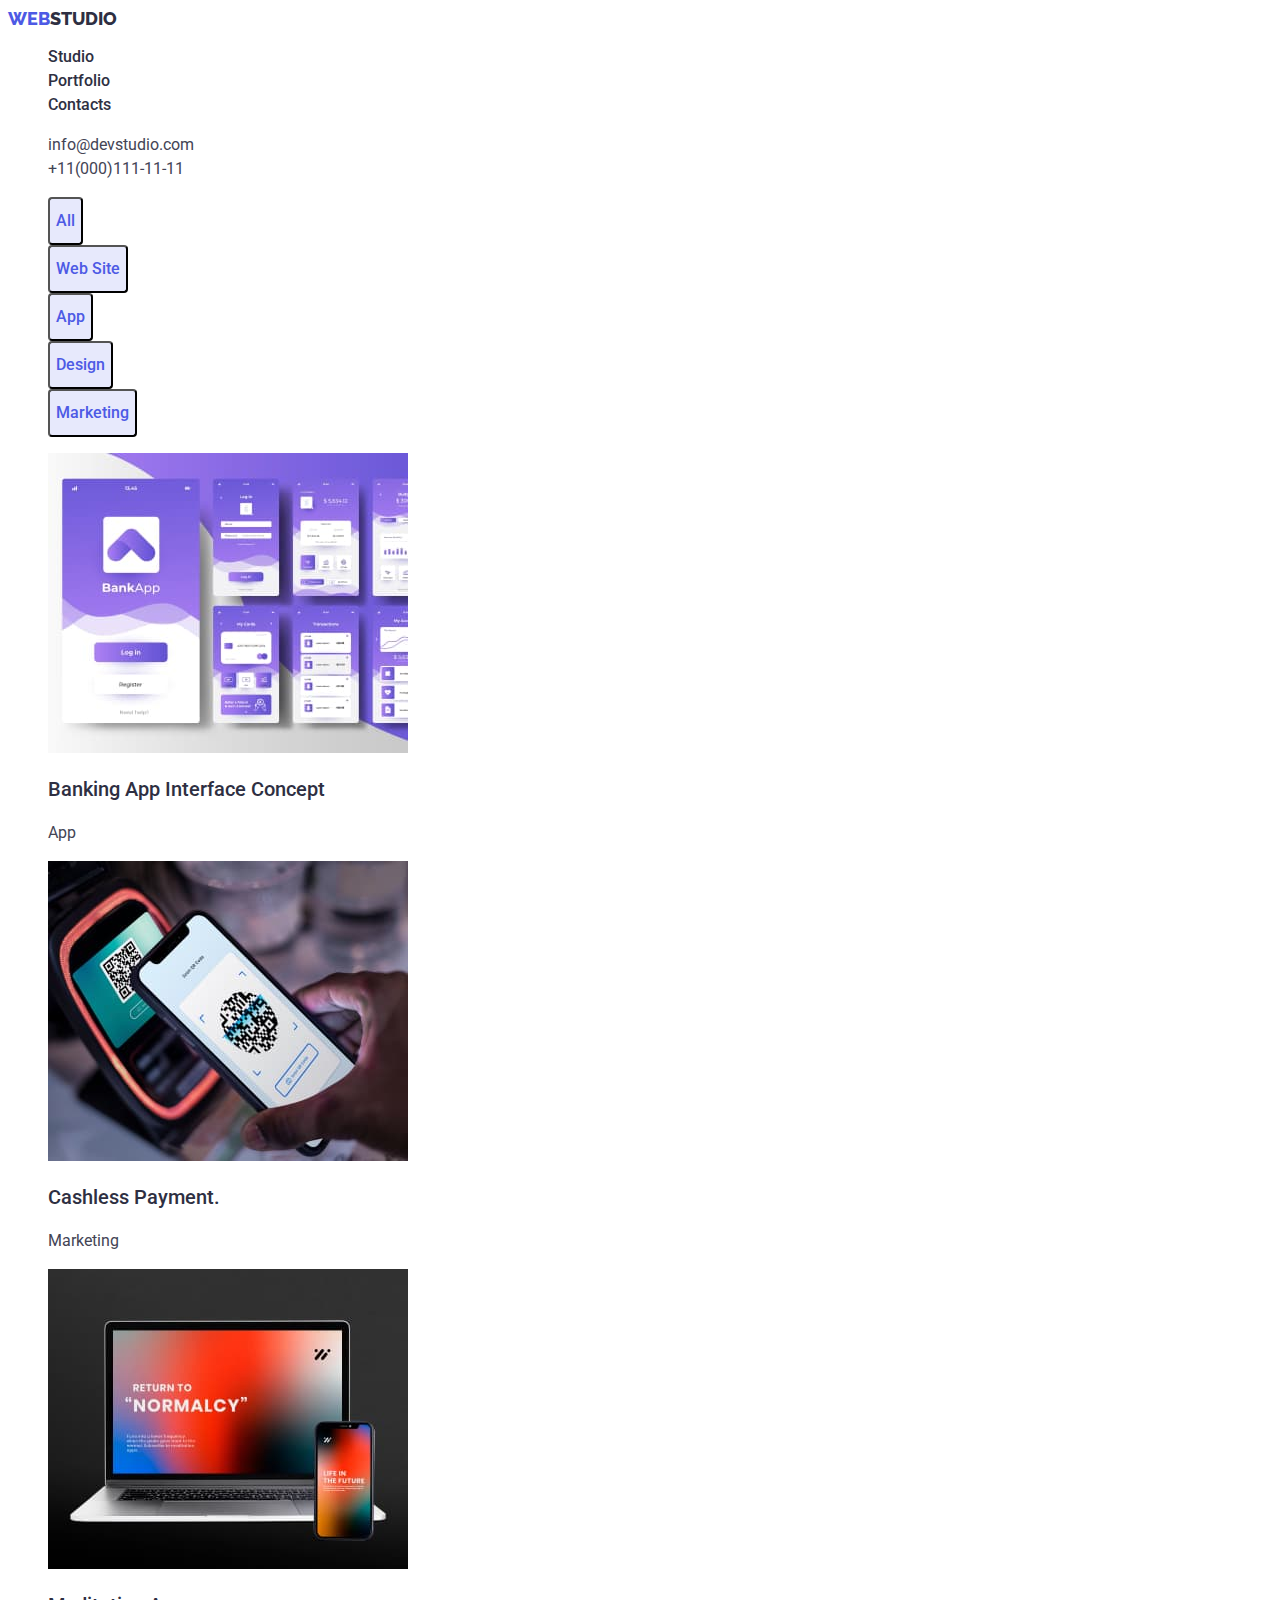
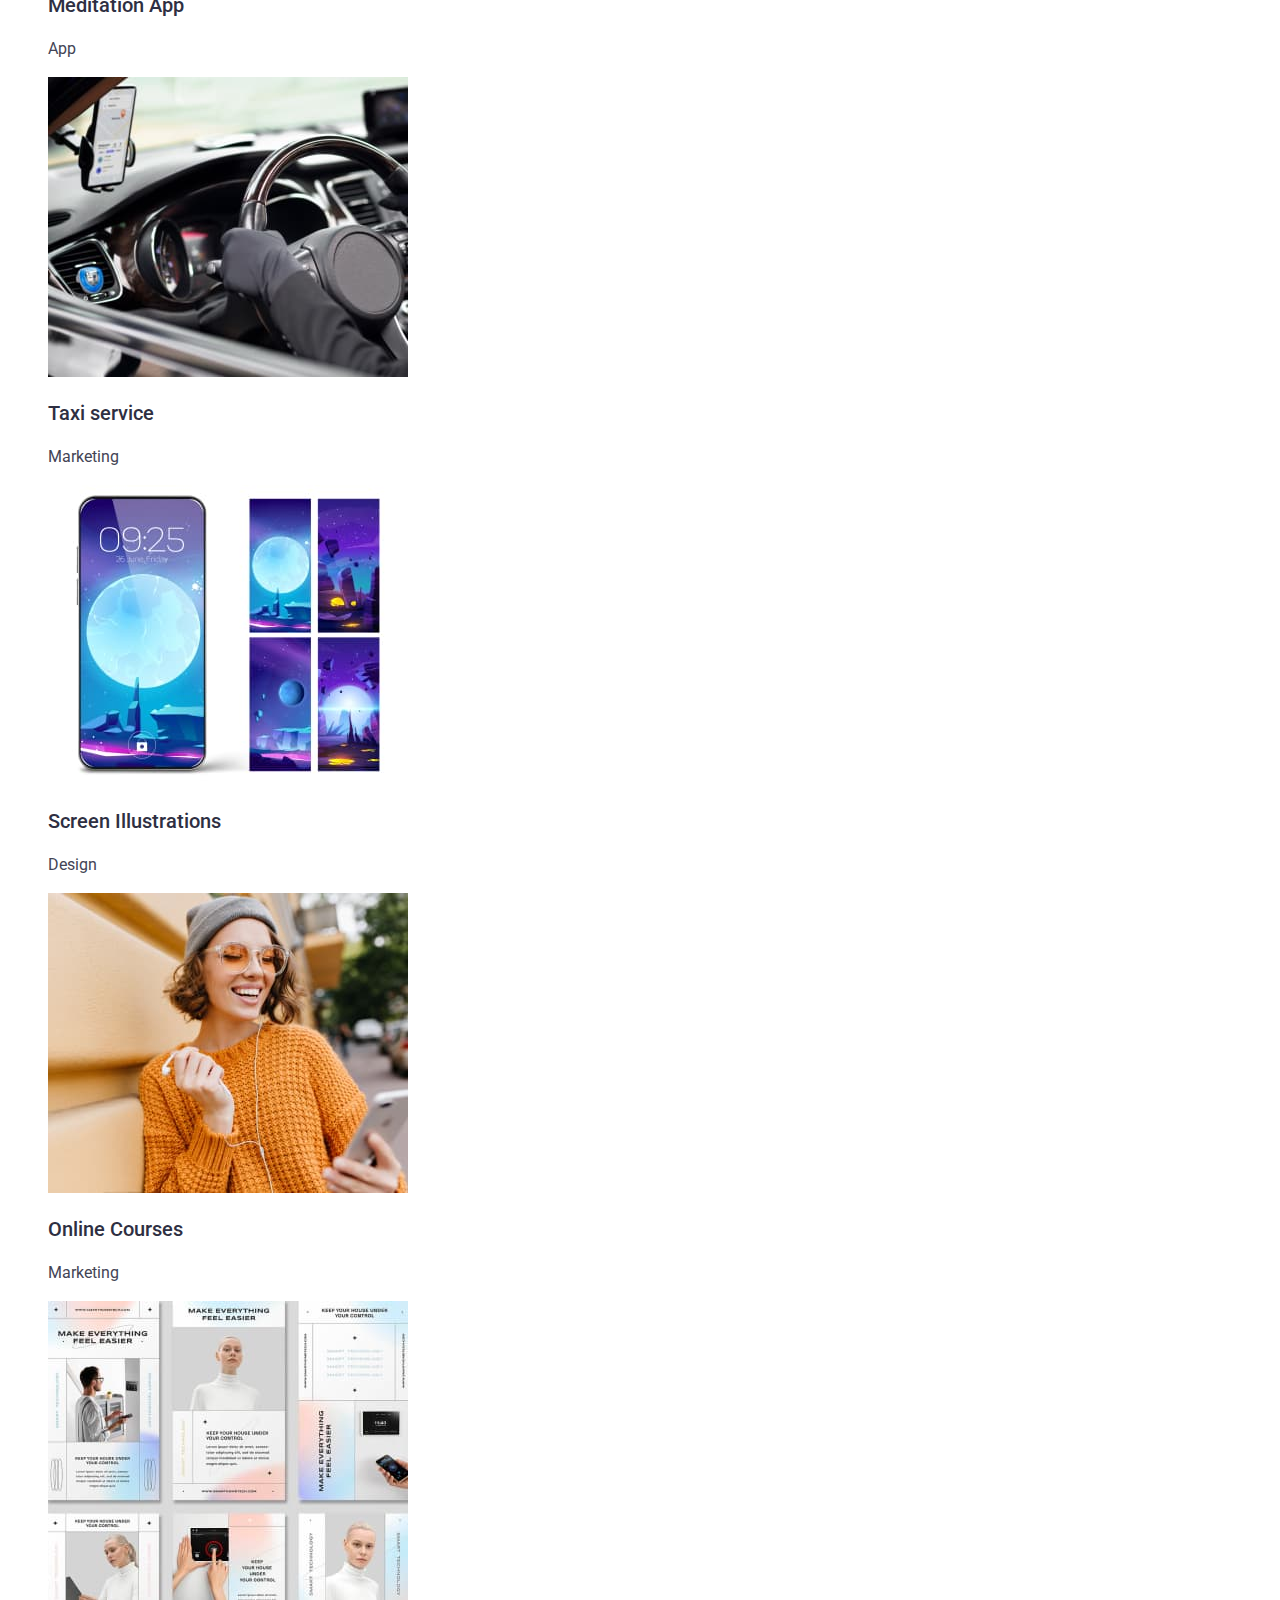
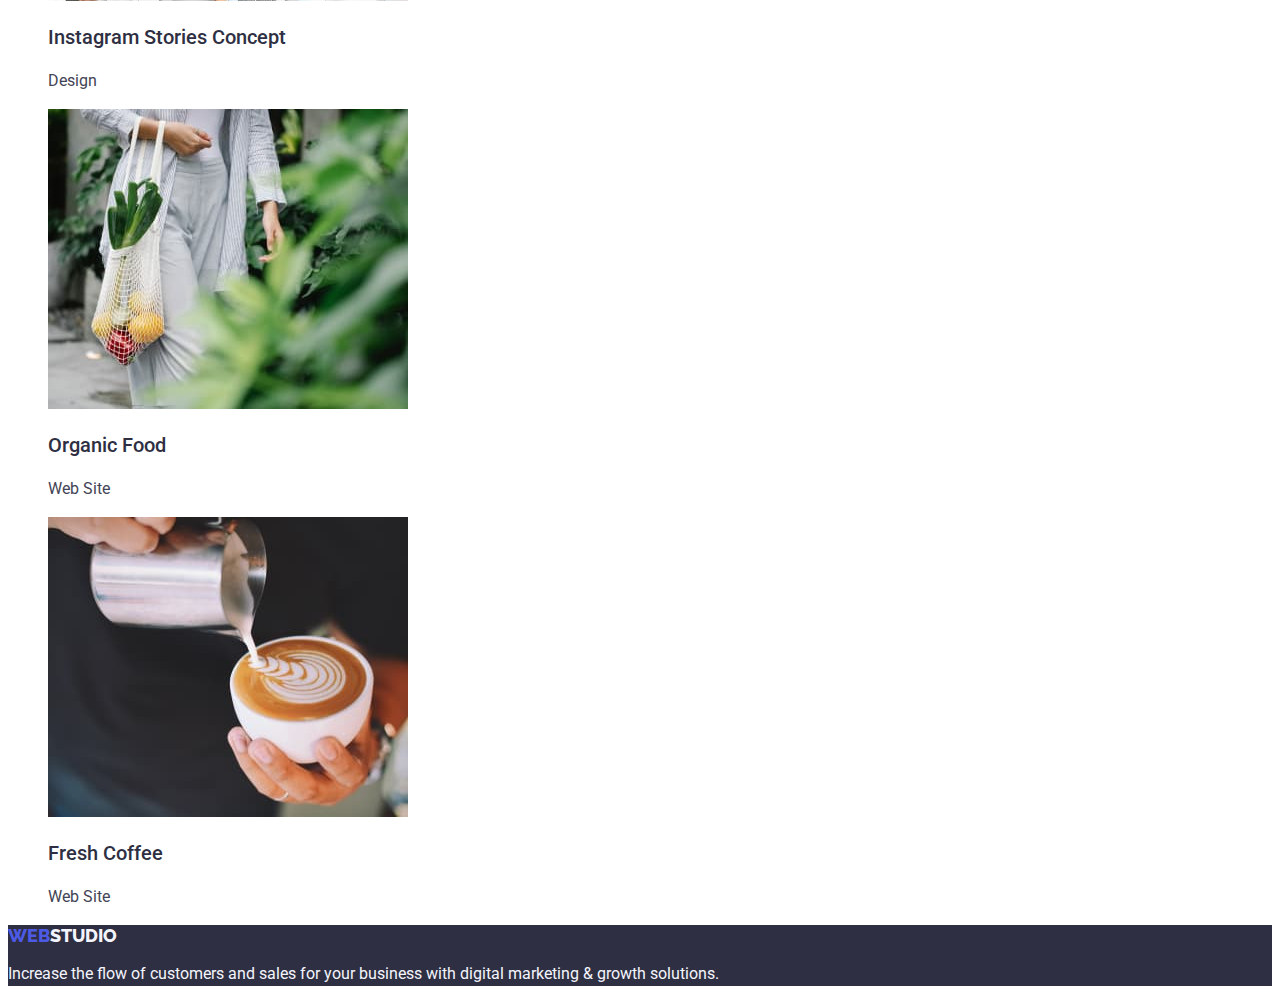
==== portfolio.html @ 9872e9fa "Initial commit" ====
<!DOCTYPE html>
<html lang="en">
  <head>
    <meta charset="UTF-8" />
    <meta name="viewport" content="width=device-width, initial-scale=1.0" />
    <title>Portfolio</title>
    <link rel="preconnect" href="https://fonts.googleapis.com">
    <link rel="preconnect" href="https://fonts.gstatic.com" crossorigin>
    <link
        href="https://fonts.googleapis.com/css2?family=Lobster&family=Raleway:wght@800&family=Roboto:wght@400;500;700&display=swap"
        rel="stylesheet">
    <link rel="stylesheet" href="./css/styles.css" />

  </head>
  <body>
<header class="page-header">
    <nav class="header-nav">
        <a class="link logo" href="./index.html"><span>web</span>studio</a>
        <ul class="list menu">
            <li class="menu-item"><a class="menu-link link" href="./index.html">Studio</a></li>
            <li class="menu-item"><a class="menu-link link" href="./portfolio.html">Portfolio</a></li>
            <li class="menu-item"><a class="menu-link link" href="">Contacts</a></li>
        </ul>
        <address>
            <ul class="list">
                <li><a class="contact link" href="mailto:info@devstudio.com">info@devstudio.com</a></li>
                <li><a class="contact link" href="tel:+110001111111">+11(000)111-11-11</a></li>
            </ul>
        </address>
    </nav>
</header>

    <main>
      <section>
        <ul class="list">
            <li><button class="button" type="button">All</button></li>
            <li><button class="button" type="button">Web Site</button></li>
            <li><button class="button" type="button">App</button></li>
            <li><button class="button" type="button">Design</button></li>
            <li><button class="button" type="button">Marketing</button></li>
        </ul>
      </section>

      <section>
        <ul class="list">
            <li  class="portoground">
                <a class="link" href=""  target="_blank">
                    <img src="./images/hw2/img (1).jpg" alt="Banking app interface content"
                    width="360"
                    height="300"/>
                    <h3>Banking App Interface Concept</h3>
                    <p class="body-p">App</p>
                </a>                                
            </li>
            <li>
                <a class="link" href="" target="_blank">
                <img src="./images/hw2/img (2).jpg" alt="Cashless Payment. Marketing"
                 width="360"
                height="300"
                />
                    <h3>Cashless Payment.</h3>
                    <p class="body-p">Marketing</p>
                </a>
            </li>
            <li>
                <a class="link" href="" target="_blank"> 
                <img src="./images/hw2/img (3).jpg" alt="Meditation App" 
                width="360"
                height="300"
                />
                <h3>Meditation App</h3>
                <p class="body-p">App</p>
                </a>
            </li>
            <li>
                <a class="link" href="" target="_blank"> 
                <img src="./images/hw2/img (4).jpg" alt="Taxi Service. Marketing." 
                width="360" height="300" 
                />
                <h3>Taxi service</h3>
                <p class="body-p">Marketing</p>
                </a>
            </li>
            <li>
                <a class="link" href="" target="_blank">
                    <img src="./images/hw2/img (5).jpg" alt="Screen Illustrations. Design." 
                    width="360" 
                    height="300" />
                    <h3>Screen Illustrations</h3>
                    <p class="body-p">Design</p>
                </a>
            </li>
            <li>
                <a class="link" href="" target="_blank">
                    <img src="./images/hw2/img (6).jpg" alt="Online Courses. Marketing." 
                    width="360" 
                    height="300" />
                    <h3>Online Courses</h3>
                    <p class="body-p">Marketing</p>
                </a>
            </li>
            <li>
                <a class="link" href="" target="_blank">
                    <img src="./images/hw2/img (7).jpg" alt="Instagram Stories Concept. Design." 
                    width="360" 
                    height="300" />
                    <h3>Instagram Stories Concept</h3>
                    <p class="body-p">Design</p>
                </a>
            </li>
            <li>
                <a class="link" href="" target="_blank">
                    <img src="./images/hw2/img (8).jpg" alt="Organic Food. Web Site." 
                    width="360" 
                    height="300" />
                    <h3>Organic Food</h3>
                    <p class="body-p">Web Site</p>
                </a>
            </li>
            <li>
                <a class="link" href="" target="_blank">
                    <img src="./images/hw2/img (9).jpg" alt="Fresh Coffee. Web Site." 
                    width="360" 
                    height="300" />
                    <h3>Fresh Coffee</h3>
                    <p class="body-p">Web Site</p>
                </a>
            </li>
        </ul>
      </section>
    </main>

    <footer>
        <a class="link footer-logo" href="./index.html"><span>web</span>studio</a>
        <p class="footer-p">
            Increase the flow of customers and sales for your business with digital
            marketing & growth solutions.
        </p>
    </footer>
  </body>
</html>
---- css/styles.css ----
/*ul,
ol {
    list-style:none;
}*/

.list {
    list-style: none;
}
.link {
    text-decoration: none;
    font-style: normal;
    }

.logo {
    font-family: Raleway, ExtraBold;
    font-weight: 800;
    font-size: 18px;
    letter-spacing: 3%;
    line-height: 21px;
    text-transform: uppercase;
    color: #2E2F42;
}

button {
    cursor: pointer;
   }
.contact {
    font-family: Roboto, Regular;
    line-height: 24px;
    letter-spacing: 2%;
    font-size: 16px;
    font-weight: 400;
    color: #434455;
    }

.menu-link {
    font-family: Roboto, Medium;
    line-height: 24px;
    letter-spacing: 2%;
    font-size: 16px;
    font-weight: 500;
    color: #2E2F42;
}


h1 {
    font-family: Roboto, Bolt;
    font-size: 56px;
    font-weight: 700;
    Line-Height: 60px;
    letter-spacing: 2%;
    color: #FFFFFF;
}

.modal-open-buttom {
    font-family: Roboto, Medium;
    font-size: 16px;
    font-weight: 500;
    Line-Height: 24px;
    Letter-Spacing: 4%;
    color: #FFFFFF;
    width: 169px;
    height: 56px;
    background-color: #4D5AE5;
    border-radius: 4px;
    }
    
    .section-one {
        background-color: #2E2F42;
    }

.section-zero {
    background-color: #FFFFFF;
}

.section-two {
    background-color: #F4F4FD;
}

h3 {
    font-family: Roboto, Medium;
    font-size: 20px;
    font-weight: 500;
    letter-spacing: 2%;
    color: #2E2F42;
    }

.body-p {
    font-family: Roboto, Regular;
    font-size: 16px;
    line-height: 24px;
    letter-spacing: 2%;
    color: #434455;

}

h2 {
    font-family: Roboto, Bolt;
        font-size: 36px;
        font-weight: 700;
        letter-spacing: 2%;
        color: #2E2F42;
}

.member-text {
    background-color: #FFFFFF;
    width: 264px;
}

.team-member-p {
    font-family: Roboto, Regular;
        font-size: 16px;
        line-height: 24px;
        letter-spacing: 2%;
        color: #434455;

}

footer {
    background-color: #2E2F42;
}

.footer-p {
font-family: Roboto, Regular;
    font-size: 16px;
    line-height: 24px;
    letter-spacing: 2%;
    color: #F4F4FD;
}
span {
color: #4D5AE5;
}
.footer-logo {
    font-family: Raleway, ExtraBold;
        font-weight: 800;
        font-size: 18px;
        letter-spacing: 3%;
        line-height: 21px;
        text-transform: uppercase;
        color: #F4F4FD;
}

.button {
    font-family: Roboto, Medium;
        font-size: 16px;
        font-weight: 500;
        Line-Height: 24px;
        Letter-Spacing: 4%;
        color: #4D5AE5;
        height: 48px;
        width: auto;
        background-color: #E7E9FC;
        border-radius: 4px;}

.button:hover,
.button:focus {
    background-color: #4D5AE5;
    color: #FFFFFF;
        }

.portoground {
    background-color: #FFFFFF;
    }
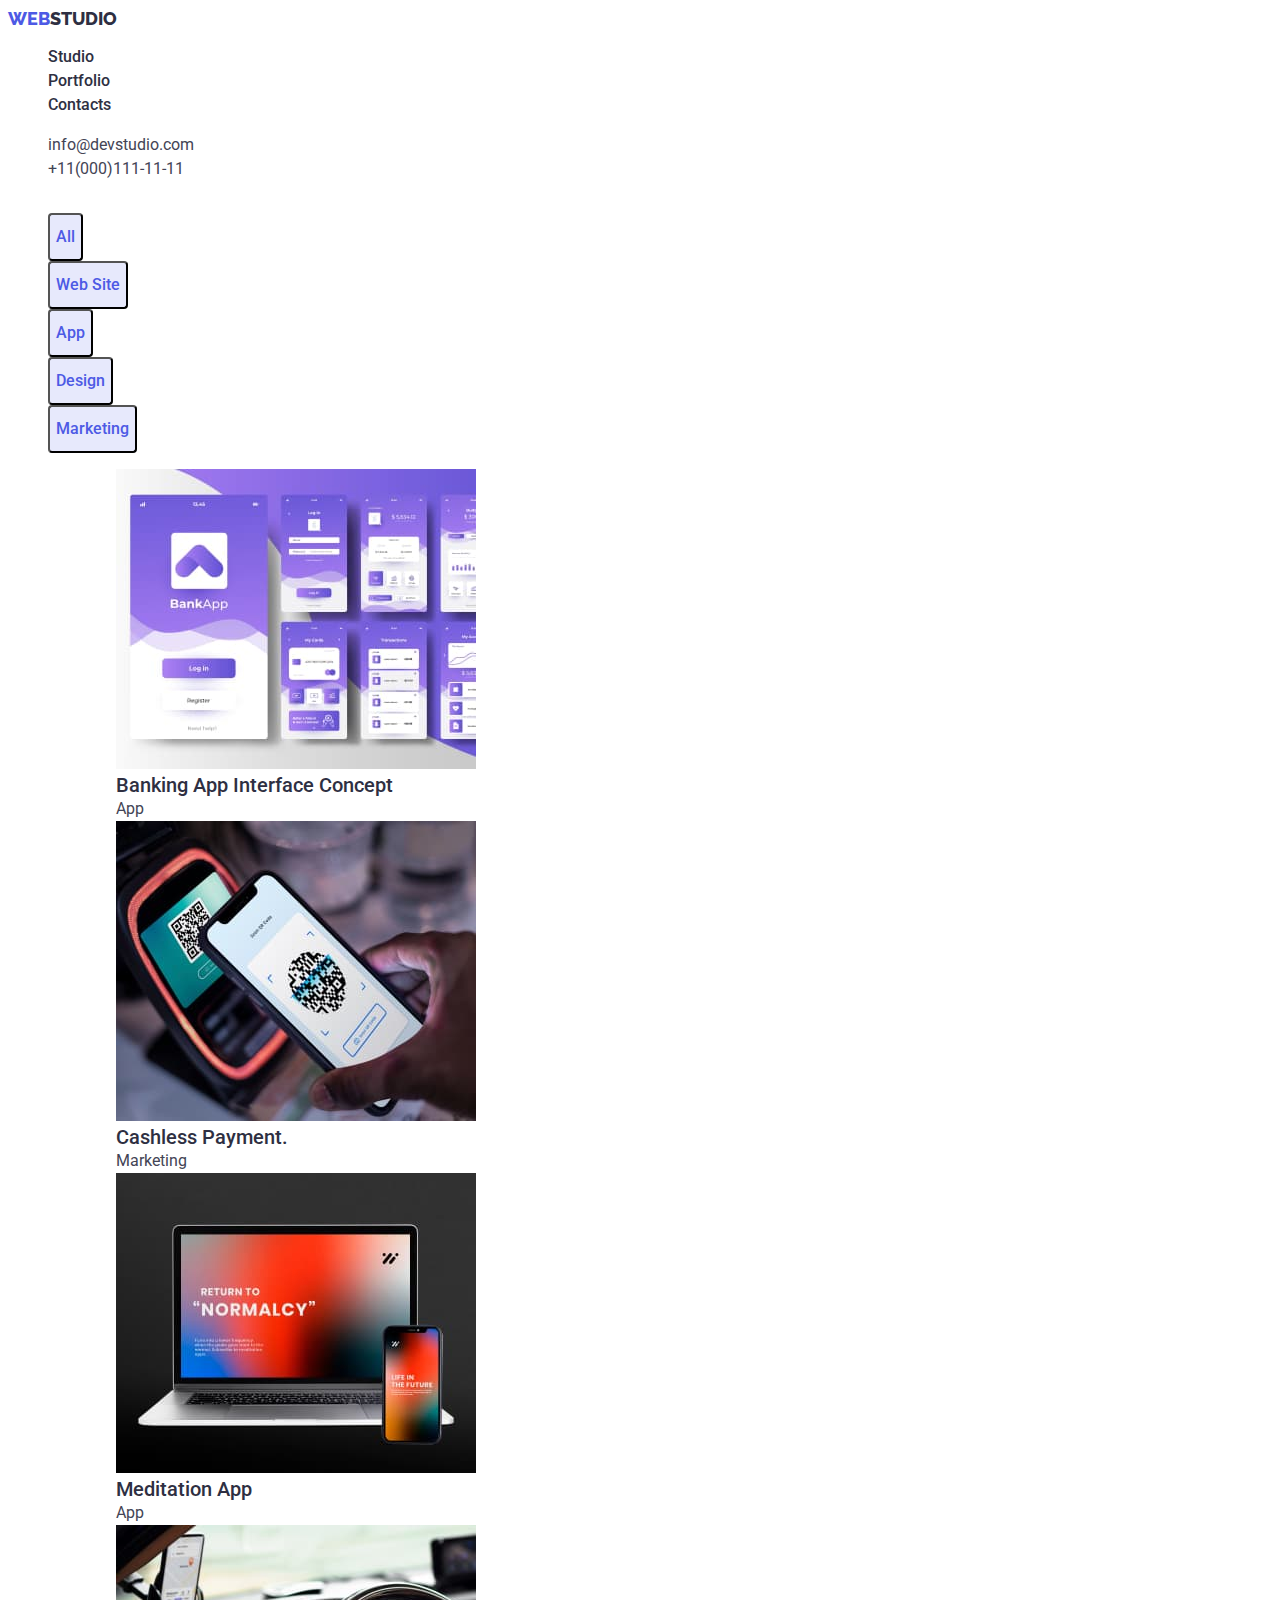
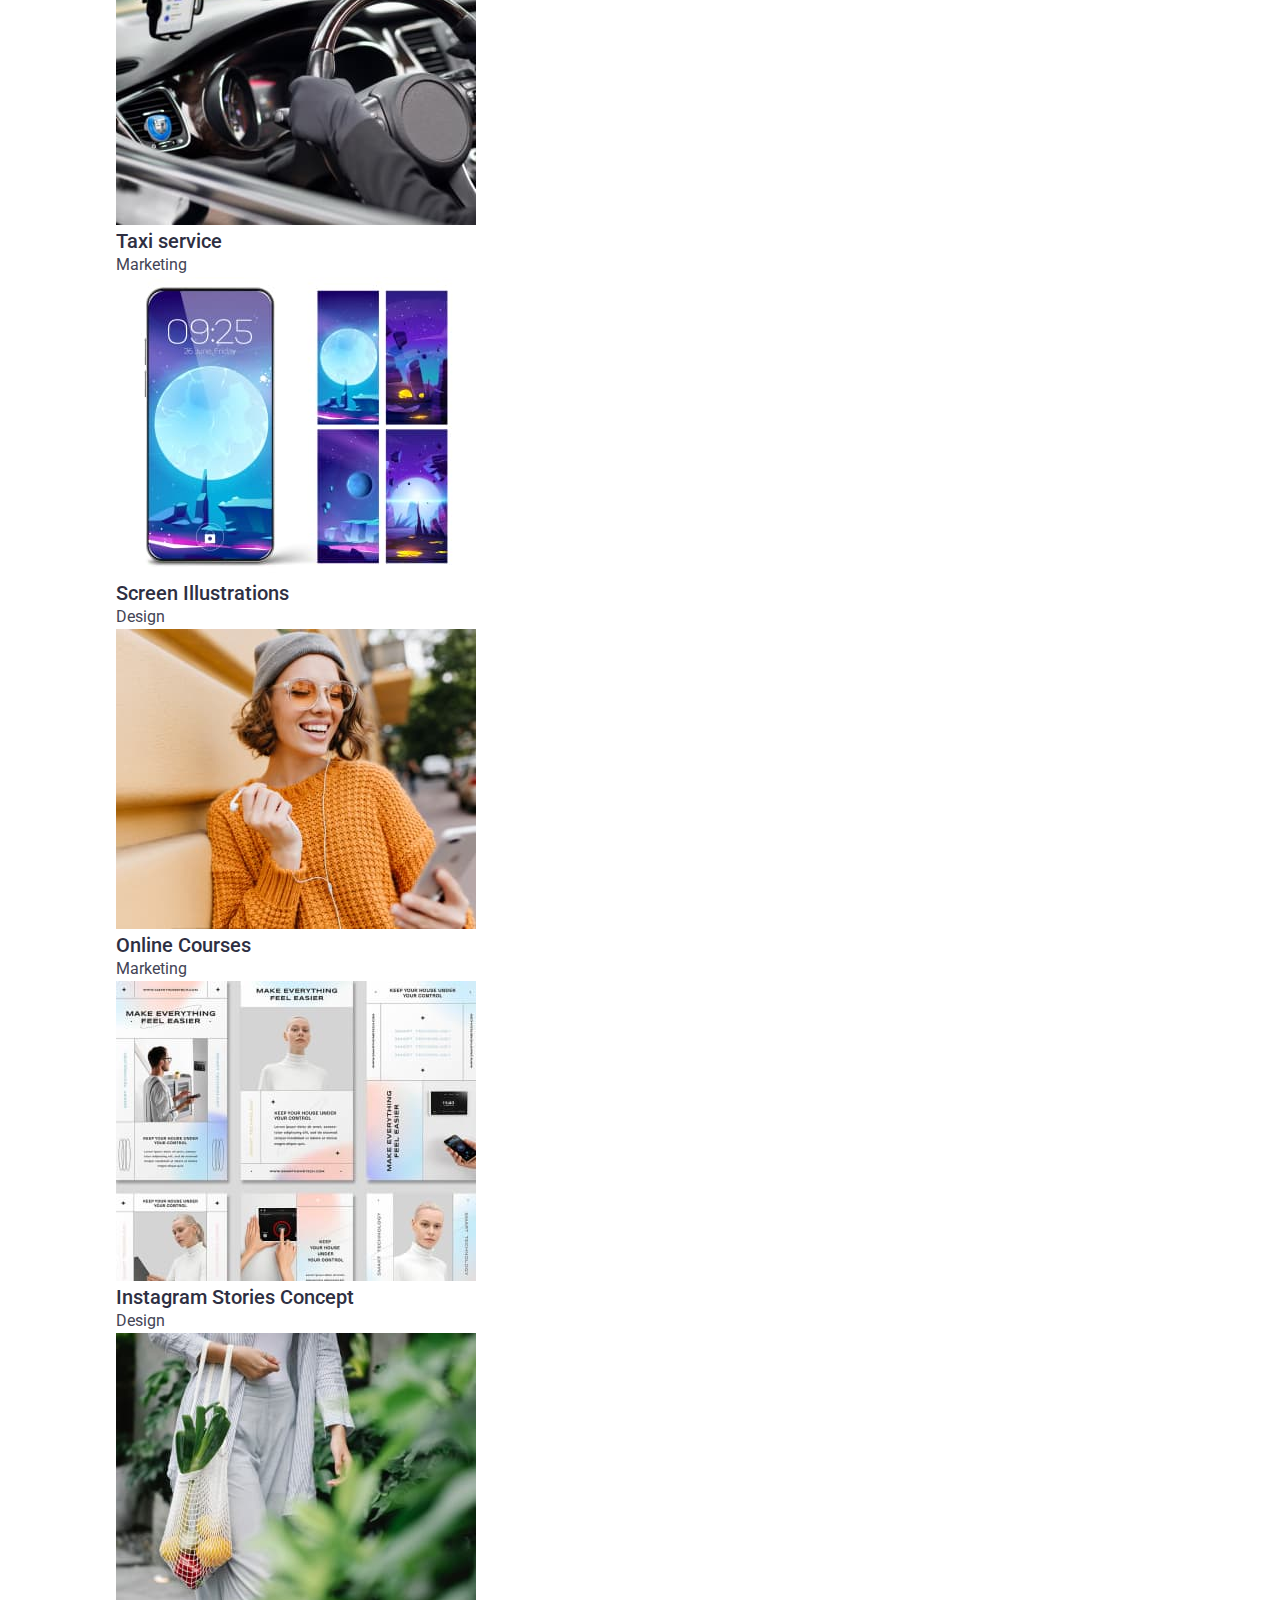
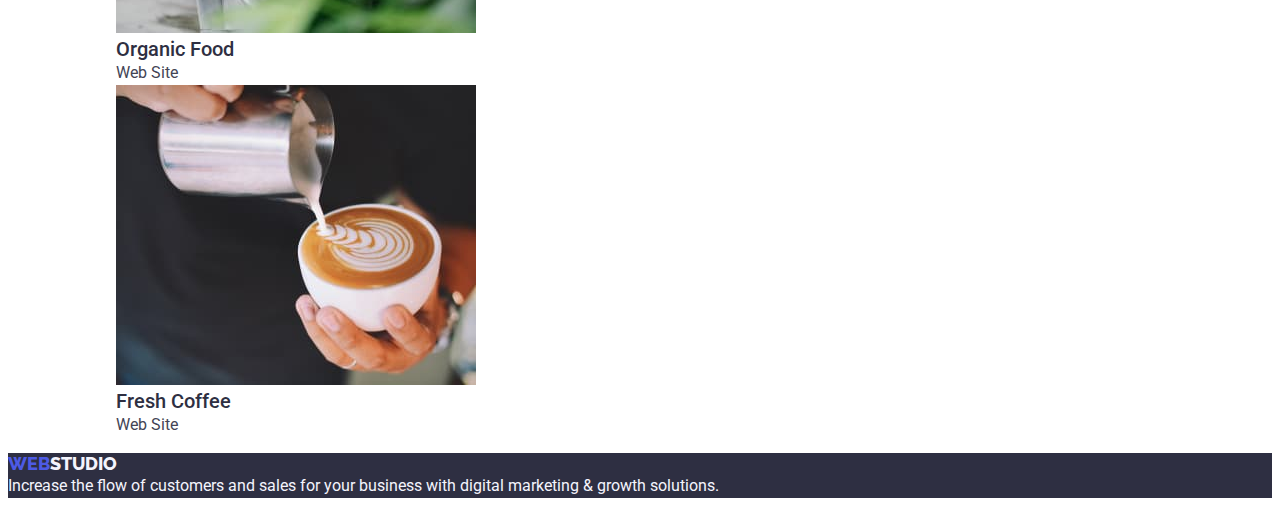
==== commit 5fb7502a: "conteyners" ====
--- a/portfolio.html
+++ b/portfolio.html
@@ -9,6 +9,7 @@
     <link
         href="https://fonts.googleapis.com/css2?family=Lobster&family=Raleway:wght@800&family=Roboto:wght@400;500;700&display=swap"
         rel="stylesheet">
+        <link href="https://cdnjs.cloudflare.com/ajax/libs/modern-normalize/2.0.0/modern-normalize.min.css">
     <link rel="stylesheet" href="./css/styles.css" />
 
   </head>
@@ -42,6 +43,7 @@
       </section>
 
       <section>
+        <div class="container">
         <ul class="list">
             <li  class="portoground">
                 <a class="link" href=""  target="_blank">
@@ -127,6 +129,7 @@
                 </a>
             </li>
         </ul>
+        </div>
       </section>
     </main>
 
--- a/css/styles.css
+++ b/css/styles.css
@@ -2,6 +2,32 @@
 ol {
     list-style:none;
 }*/
+
+.page-header {
+    display: flex;
+}
+
+h1,
+h2,
+h3,
+h4,
+h5,
+h6 {
+    margin: 0;
+}
+
+p {
+    margin: 0;
+    padding-left: 0;
+}
+
+.container {
+    max-width: 1128px;
+        padding-left: 15px;
+        padding-right: 15px;
+        margin-left: auto;
+        margin-right: auto;
+}
 
 .list {
     list-style: none;
@@ -41,7 +67,6 @@
     font-weight: 500;
     color: #2E2F42;
 }
-
 
 h1 {
     font-family: Roboto, Bolt;
@@ -91,7 +116,6 @@
     line-height: 24px;
     letter-spacing: 2%;
     color: #434455;
-
 }
 
 h2 {
@@ -113,7 +137,6 @@
         line-height: 24px;
         letter-spacing: 2%;
         color: #434455;
-
 }
 
 footer {
@@ -127,6 +150,7 @@
     letter-spacing: 2%;
     color: #F4F4FD;
 }
+
 span {
 color: #4D5AE5;
 }
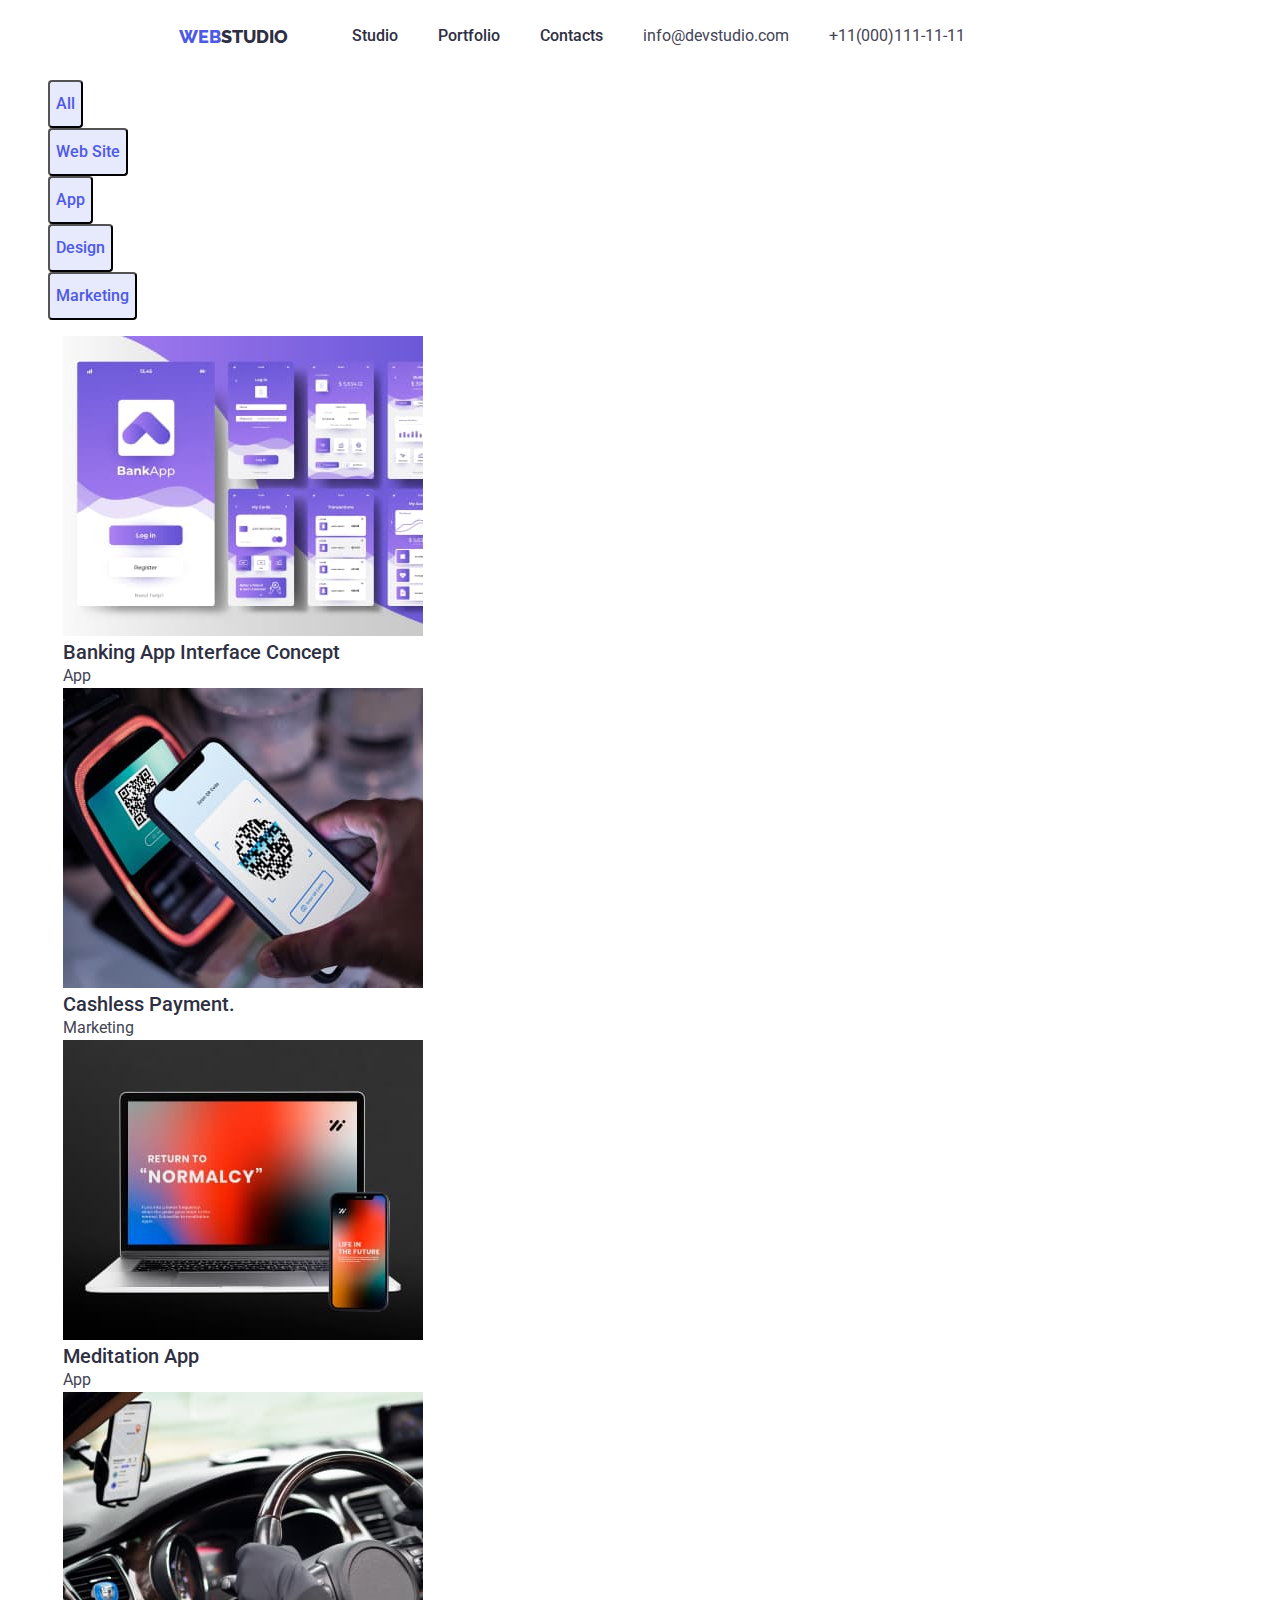
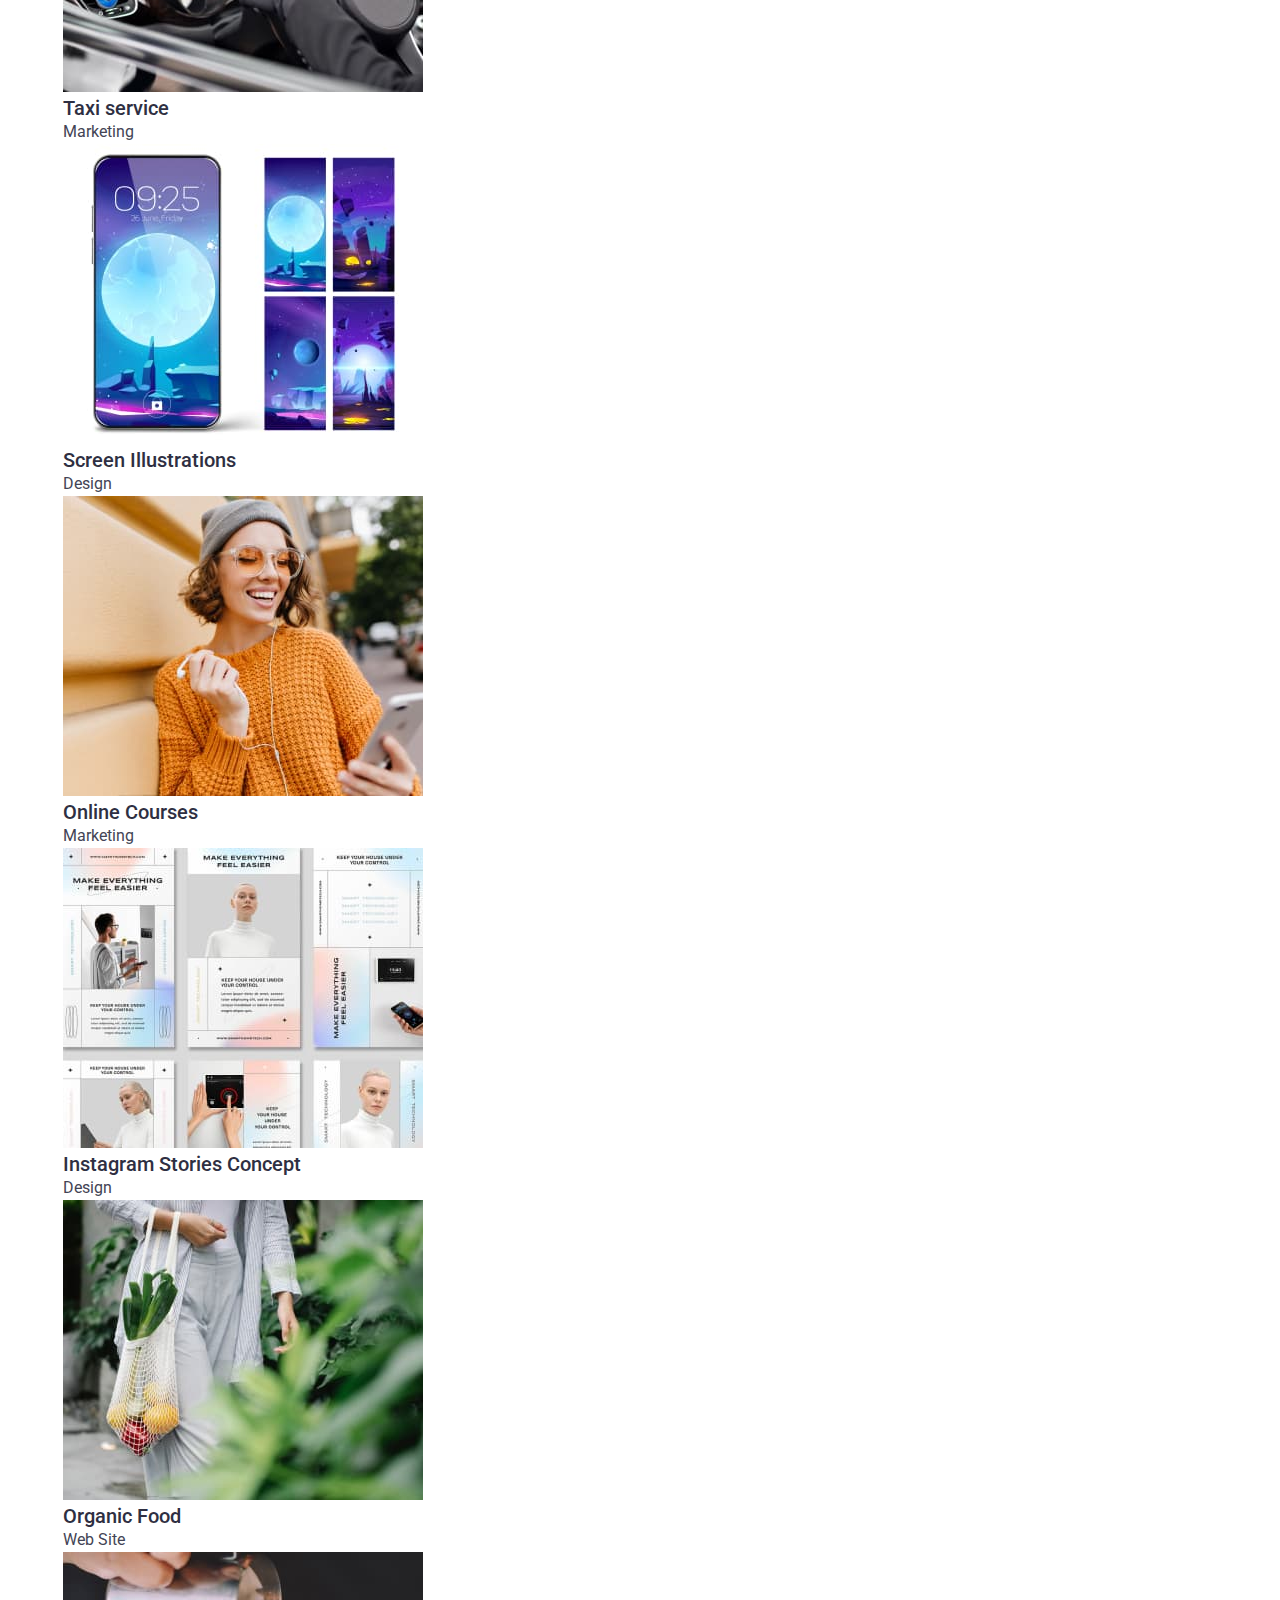
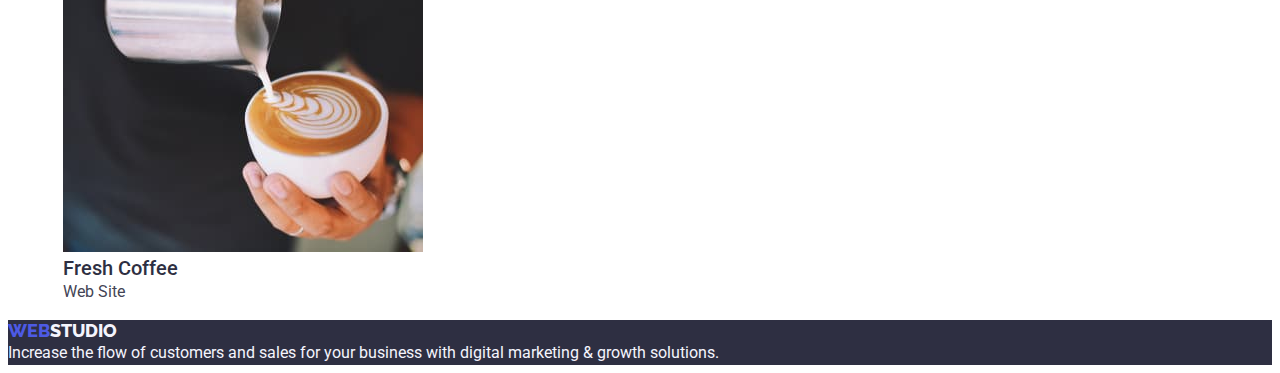
==== commit a3001ef5: "section-header-one-button" ====
--- a/portfolio.html
+++ b/portfolio.html
@@ -14,7 +14,7 @@
 
   </head>
   <body>
-<header class="page-header">
+<header class="page-header container">
     <nav class="header-nav">
         <a class="link logo" href="./index.html"><span>web</span>studio</a>
         <ul class="list menu">
@@ -23,7 +23,7 @@
             <li class="menu-item"><a class="menu-link link" href="">Contacts</a></li>
         </ul>
         <address>
-            <ul class="list">
+            <ul class="list li-address">
                 <li><a class="contact link" href="mailto:info@devstudio.com">info@devstudio.com</a></li>
                 <li><a class="contact link" href="tel:+110001111111">+11(000)111-11-11</a></li>
             </ul>
--- a/css/styles.css
+++ b/css/styles.css
@@ -3,9 +3,43 @@
     list-style:none;
 }*/
 
+.ul, 
+ol {
+    margin-top: 0;
+    margin-bottom: 0;
+    padding-left: 0;
+}
+
+.img {
+    display: block;
+}
+
+.container {
+    width: 1440px;
+    margin-left: auto;
+    margin-right: auto;
+    padding-left: 15px;
+    padding-right: 15px;
+}
+
 .page-header {
     display: flex;
-}
+    align-items: center;
+}
+.header-nav {
+    display: flex;  
+    align-items: center;
+}
+
+.first-container {
+width: 1440px;
+height: 600px;
+    margin-left: 0;
+    margin-right: 0;
+    display: flex;
+    align-items: center;
+    justify-content: center;
+    }
 
 h1,
 h2,
@@ -20,7 +54,7 @@
     margin: 0;
     padding-left: 0;
 }
-
+/*
 .container {
     max-width: 1128px;
         padding-left: 15px;
@@ -28,6 +62,7 @@
         margin-left: auto;
         margin-right: auto;
 }
+*/
 
 .list {
     list-style: none;
@@ -45,11 +80,15 @@
     line-height: 21px;
     text-transform: uppercase;
     color: #2E2F42;
+    margin-left: 156px;
+    margin-right: 24px;
+    display: block;
 }
 
 button {
     cursor: pointer;
    }
+
 .contact {
     font-family: Roboto, Regular;
     line-height: 24px;
@@ -57,7 +96,7 @@
     font-size: 16px;
     font-weight: 400;
     color: #434455;
-    }
+        }
 
 .menu-link {
     font-family: Roboto, Medium;
@@ -75,7 +114,9 @@
     Line-Height: 60px;
     letter-spacing: 2%;
     color: #FFFFFF;
-}
+    width: 496px;
+    display: block;
+       }
 
 .modal-open-buttom {
     font-family: Roboto, Medium;
@@ -89,11 +130,18 @@
     background-color: #4D5AE5;
     border-radius: 4px;
     }
+.modal-open-buttom:hover,
+.modal-open-buttom:focus {
+    background-color: #404BBF;
+}
+
     
-    .section-one {
+   .section-one {
         background-color: #2E2F42;
-    }
-
+                               }
+                      
+
+    
 .section-zero {
     background-color: #FFFFFF;
 }
@@ -174,7 +222,8 @@
         height: 48px;
         width: auto;
         background-color: #E7E9FC;
-        border-radius: 4px;}
+        border-radius: 4px;
+       }
 
 .button:hover,
 .button:focus {
@@ -184,4 +233,29 @@
 
 .portoground {
     background-color: #FFFFFF;
-    }+    }
+
+    .menu {
+        display: flex;
+        align-items: center;
+        gap: 40px;
+    }
+
+    .li-address {
+        display: flex;
+        margin-right: 0;
+        margin-left: auto;
+        align-items: center;
+        gap: 40px;
+        line-height: 1.5;
+        }
+        
+       .headerone-button {
+        text-align: center;
+        display: block;
+                margin-top: 188px;
+        margin-bottom: 162px;
+        gap: 48px;
+        
+       }
+   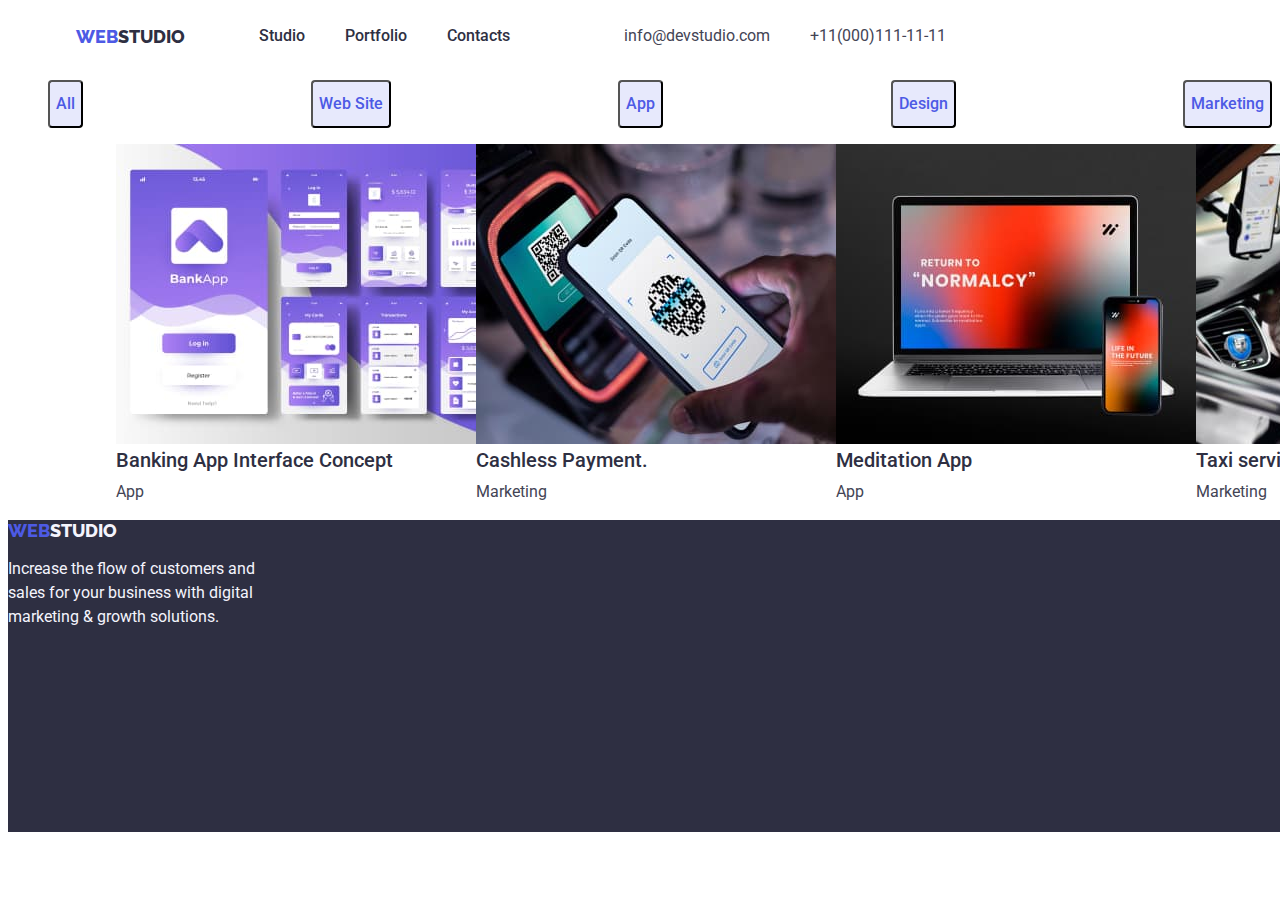
==== commit 693eaef5: "index-container" ====
--- a/portfolio.html
+++ b/portfolio.html
@@ -4,141 +4,182 @@
     <meta charset="UTF-8" />
     <meta name="viewport" content="width=device-width, initial-scale=1.0" />
     <title>Portfolio</title>
-    <link rel="preconnect" href="https://fonts.googleapis.com">
-    <link rel="preconnect" href="https://fonts.gstatic.com" crossorigin>
+    <link rel="preconnect" href="https://fonts.googleapis.com" />
+    <link rel="preconnect" href="https://fonts.gstatic.com" crossorigin />
     <link
-        href="https://fonts.googleapis.com/css2?family=Lobster&family=Raleway:wght@800&family=Roboto:wght@400;500;700&display=swap"
-        rel="stylesheet">
-        <link href="https://cdnjs.cloudflare.com/ajax/libs/modern-normalize/2.0.0/modern-normalize.min.css">
+      href="https://fonts.googleapis.com/css2?family=Lobster&family=Raleway:wght@800&family=Roboto:wght@400;500;700&display=swap"
+      rel="stylesheet"
+    />
+    <link
+      href="https://cdnjs.cloudflare.com/ajax/libs/modern-normalize/2.0.0/modern-normalize.min.css"
+    />
     <link rel="stylesheet" href="./css/styles.css" />
-
   </head>
   <body>
-<header class="page-header container">
-    <nav class="header-nav">
+    <header class="page-header container">
+      <nav class="header-nav">
         <a class="link logo" href="./index.html"><span>web</span>studio</a>
         <ul class="list menu">
-            <li class="menu-item"><a class="menu-link link" href="./index.html">Studio</a></li>
-            <li class="menu-item"><a class="menu-link link" href="./portfolio.html">Portfolio</a></li>
-            <li class="menu-item"><a class="menu-link link" href="">Contacts</a></li>
+          <li class="menu-item">
+            <a class="menu-link link" href="./index.html">Studio</a>
+          </li>
+          <li class="menu-item">
+            <a class="menu-link link" href="./portfolio.html">Portfolio</a>
+          </li>
+          <li class="menu-item">
+            <a class="menu-link link" href="">Contacts</a>
+          </li>
         </ul>
         <address>
-            <ul class="list li-address">
-                <li><a class="contact link" href="mailto:info@devstudio.com">info@devstudio.com</a></li>
-                <li><a class="contact link" href="tel:+110001111111">+11(000)111-11-11</a></li>
-            </ul>
+          <ul class="list li-address">
+            <li>
+              <a class="contact link" href="mailto:info@devstudio.com"
+                >info@devstudio.com</a
+              >
+            </li>
+            <li>
+              <a class="contact link" href="tel:+110001111111"
+                >+11(000)111-11-11</a
+              >
+            </li>
+          </ul>
         </address>
-    </nav>
-</header>
+      </nav>
+    </header>
 
     <main>
       <section>
         <ul class="list">
-            <li><button class="button" type="button">All</button></li>
-            <li><button class="button" type="button">Web Site</button></li>
-            <li><button class="button" type="button">App</button></li>
-            <li><button class="button" type="button">Design</button></li>
-            <li><button class="button" type="button">Marketing</button></li>
+          <li><button class="button" type="button">All</button></li>
+          <li><button class="button" type="button">Web Site</button></li>
+          <li><button class="button" type="button">App</button></li>
+          <li><button class="button" type="button">Design</button></li>
+          <li><button class="button" type="button">Marketing</button></li>
         </ul>
       </section>
 
       <section>
         <div class="container">
-        <ul class="list">
-            <li  class="portoground">
-                <a class="link" href=""  target="_blank">
-                    <img src="./images/hw2/img (1).jpg" alt="Banking app interface content"
-                    width="360"
-                    height="300"/>
-                    <h3>Banking App Interface Concept</h3>
-                    <p class="body-p">App</p>
-                </a>                                
+          <ul class="list">
+            <li class="portoground">
+              <a class="link" href="" target="_blank">
+                <img
+                  src="./images/hw2/img (1).jpg"
+                  alt="Banking app interface content"
+                  width="360"
+                  height="300"
+                />
+                <h3>Banking App Interface Concept</h3>
+                <p class="body-p">App</p>
+              </a>
             </li>
             <li>
-                <a class="link" href="" target="_blank">
-                <img src="./images/hw2/img (2).jpg" alt="Cashless Payment. Marketing"
-                 width="360"
-                height="300"
+              <a class="link" href="" target="_blank">
+                <img
+                  src="./images/hw2/img (2).jpg"
+                  alt="Cashless Payment. Marketing"
+                  width="360"
+                  height="300"
                 />
-                    <h3>Cashless Payment.</h3>
-                    <p class="body-p">Marketing</p>
-                </a>
+                <h3>Cashless Payment.</h3>
+                <p class="body-p">Marketing</p>
+              </a>
             </li>
             <li>
-                <a class="link" href="" target="_blank"> 
-                <img src="./images/hw2/img (3).jpg" alt="Meditation App" 
-                width="360"
-                height="300"
+              <a class="link" href="" target="_blank">
+                <img
+                  src="./images/hw2/img (3).jpg"
+                  alt="Meditation App"
+                  width="360"
+                  height="300"
                 />
                 <h3>Meditation App</h3>
                 <p class="body-p">App</p>
-                </a>
+              </a>
             </li>
             <li>
-                <a class="link" href="" target="_blank"> 
-                <img src="./images/hw2/img (4).jpg" alt="Taxi Service. Marketing." 
-                width="360" height="300" 
+              <a class="link" href="" target="_blank">
+                <img
+                  src="./images/hw2/img (4).jpg"
+                  alt="Taxi Service. Marketing."
+                  width="360"
+                  height="300"
                 />
                 <h3>Taxi service</h3>
                 <p class="body-p">Marketing</p>
-                </a>
+              </a>
             </li>
             <li>
-                <a class="link" href="" target="_blank">
-                    <img src="./images/hw2/img (5).jpg" alt="Screen Illustrations. Design." 
-                    width="360" 
-                    height="300" />
-                    <h3>Screen Illustrations</h3>
-                    <p class="body-p">Design</p>
-                </a>
+              <a class="link" href="" target="_blank">
+                <img
+                  src="./images/hw2/img (5).jpg"
+                  alt="Screen Illustrations. Design."
+                  width="360"
+                  height="300"
+                />
+                <h3>Screen Illustrations</h3>
+                <p class="body-p">Design</p>
+              </a>
             </li>
             <li>
-                <a class="link" href="" target="_blank">
-                    <img src="./images/hw2/img (6).jpg" alt="Online Courses. Marketing." 
-                    width="360" 
-                    height="300" />
-                    <h3>Online Courses</h3>
-                    <p class="body-p">Marketing</p>
-                </a>
+              <a class="link" href="" target="_blank">
+                <img
+                  src="./images/hw2/img (6).jpg"
+                  alt="Online Courses. Marketing."
+                  width="360"
+                  height="300"
+                />
+                <h3>Online Courses</h3>
+                <p class="body-p">Marketing</p>
+              </a>
             </li>
             <li>
-                <a class="link" href="" target="_blank">
-                    <img src="./images/hw2/img (7).jpg" alt="Instagram Stories Concept. Design." 
-                    width="360" 
-                    height="300" />
-                    <h3>Instagram Stories Concept</h3>
-                    <p class="body-p">Design</p>
-                </a>
+              <a class="link" href="" target="_blank">
+                <img
+                  src="./images/hw2/img (7).jpg"
+                  alt="Instagram Stories Concept. Design."
+                  width="360"
+                  height="300"
+                />
+                <h3>Instagram Stories Concept</h3>
+                <p class="body-p">Design</p>
+              </a>
             </li>
             <li>
-                <a class="link" href="" target="_blank">
-                    <img src="./images/hw2/img (8).jpg" alt="Organic Food. Web Site." 
-                    width="360" 
-                    height="300" />
-                    <h3>Organic Food</h3>
-                    <p class="body-p">Web Site</p>
-                </a>
+              <a class="link" href="" target="_blank">
+                <img
+                  src="./images/hw2/img (8).jpg"
+                  alt="Organic Food. Web Site."
+                  width="360"
+                  height="300"
+                />
+                <h3>Organic Food</h3>
+                <p class="body-p">Web Site</p>
+              </a>
             </li>
             <li>
-                <a class="link" href="" target="_blank">
-                    <img src="./images/hw2/img (9).jpg" alt="Fresh Coffee. Web Site." 
-                    width="360" 
-                    height="300" />
-                    <h3>Fresh Coffee</h3>
-                    <p class="body-p">Web Site</p>
-                </a>
+              <a class="link" href="" target="_blank">
+                <img
+                  src="./images/hw2/img (9).jpg"
+                  alt="Fresh Coffee. Web Site."
+                  width="360"
+                  height="300"
+                />
+                <h3>Fresh Coffee</h3>
+                <p class="body-p">Web Site</p>
+              </a>
             </li>
-        </ul>
+          </ul>
         </div>
       </section>
     </main>
 
     <footer>
-        <a class="link footer-logo" href="./index.html"><span>web</span>studio</a>
-        <p class="footer-p">
-            Increase the flow of customers and sales for your business with digital
-            marketing & growth solutions.
-        </p>
+      <a class="link footer-logo" href="./index.html"><span>web</span>studio</a>
+      <p class="footer-p">
+        Increase the flow of customers and sales for your business with digital
+        marketing & growth solutions.
+      </p>
     </footer>
   </body>
 </html>
--- a/css/styles.css
+++ b/css/styles.css
@@ -3,43 +3,65 @@
     list-style:none;
 }*/
 
-.ul, 
+.ul,
 ol {
-    margin-top: 0;
-    margin-bottom: 0;
-    padding-left: 0;
+  margin-top: 0;
+  margin-bottom: 0;
+  padding-left: 0;
 }
 
 .img {
-    display: block;
-}
-
-.container {
-    width: 1440px;
-    margin-left: auto;
-    margin-right: auto;
-    padding-left: 15px;
-    padding-right: 15px;
-}
-
-.page-header {
-    display: flex;
-    align-items: center;
-}
+  display: block;
+}
+
+.logo {
+  font-family: Raleway, ExtraBold;
+  font-weight: 800;
+  font-size: 18px;
+  letter-spacing: 3%;
+  line-height: 21px;
+  text-transform: uppercase;
+  color: #2e2f42;
+  margin-left: 0;
+}
+
+.page-header-container {
+  display: flex;
+  align-items: center;
+  justify-content: space-between;
+}
+
 .header-nav {
-    display: flex;  
-    align-items: center;
+  display: flex;
+  align-items: center;
+  column-gap: 74px;
+}
+
+.menu {
+  display: flex;
+  align-items: center;
+  column-gap: 40px;
+  padding-left: 0;
+}
+
+.li-address {
+  display: flex;
+  margin-right: 0;
+  margin-left: auto;
+  align-items: center;
+  column-gap: 40px;
+  line-height: 1.5;
 }
 
 .first-container {
-width: 1440px;
-height: 600px;
-    margin-left: 0;
-    margin-right: 0;
-    display: flex;
-    align-items: center;
-    justify-content: center;
-    }
+  width: 1440px;
+  height: 600px;
+  margin-left: 0;
+  margin-right: 0;
+  display: flex;
+  align-items: center;
+  justify-content: center;
+}
 
 h1,
 h2,
@@ -47,215 +69,229 @@
 h4,
 h5,
 h6 {
-    margin: 0;
+  margin: 0;
 }
 
 p {
-    margin: 0;
-    padding-left: 0;
-}
-/*
+  margin: 0;
+  padding-left: 0;
+}
+
 .container {
-    max-width: 1128px;
-        padding-left: 15px;
-        padding-right: 15px;
-        margin-left: auto;
-        margin-right: auto;
-}
-*/
+  max-width: 1128px;
+  padding-left: 15px;
+  padding-right: 15px;
+  margin-left: auto;
+  margin-right: auto;
+}
 
 .list {
-    list-style: none;
-}
+  list-style: none;
+  display: flex;
+  align-items: center;
+  justify-content: space-between;
+}
+
+.list-features {
+  list-style: none;
+  display: flex;
+  align-items: center;
+  column-gap: 24px;
+  padding-left: 0;
+}
+
 .link {
-    text-decoration: none;
-    font-style: normal;
-    }
-
-.logo {
-    font-family: Raleway, ExtraBold;
-    font-weight: 800;
-    font-size: 18px;
-    letter-spacing: 3%;
-    line-height: 21px;
-    text-transform: uppercase;
-    color: #2E2F42;
-    margin-left: 156px;
-    margin-right: 24px;
-    display: block;
+  text-decoration: none;
+  font-style: normal;
 }
 
 button {
-    cursor: pointer;
-   }
+  cursor: pointer;
+}
 
 .contact {
-    font-family: Roboto, Regular;
-    line-height: 24px;
-    letter-spacing: 2%;
-    font-size: 16px;
-    font-weight: 400;
-    color: #434455;
-        }
+  font-family: Roboto, Regular;
+  line-height: 24px;
+  letter-spacing: 2%;
+  font-size: 16px;
+  font-weight: 400;
+  color: #434455;
+}
 
 .menu-link {
-    font-family: Roboto, Medium;
-    line-height: 24px;
-    letter-spacing: 2%;
-    font-size: 16px;
-    font-weight: 500;
-    color: #2E2F42;
+  font-family: Roboto, Medium;
+  line-height: 24px;
+  letter-spacing: 2%;
+  font-size: 16px;
+  font-weight: 500;
+  color: #2e2f42;
 }
 
 h1 {
-    font-family: Roboto, Bolt;
-    font-size: 56px;
-    font-weight: 700;
-    Line-Height: 60px;
-    letter-spacing: 2%;
-    color: #FFFFFF;
-    width: 496px;
-    display: block;
-       }
+  font-family: Roboto, Bolt;
+  font-size: 56px;
+  font-weight: 700;
+  line-height: 60px;
+  letter-spacing: 2%;
+  color: #ffffff;
+  width: 496px;
+  display: block;
+}
 
 .modal-open-buttom {
-    font-family: Roboto, Medium;
-    font-size: 16px;
-    font-weight: 500;
-    Line-Height: 24px;
-    Letter-Spacing: 4%;
-    color: #FFFFFF;
-    width: 169px;
-    height: 56px;
-    background-color: #4D5AE5;
-    border-radius: 4px;
-    }
+  font-family: Roboto, Medium;
+  font-size: 16px;
+  font-weight: 500;
+  line-height: 24px;
+  letter-spacing: 4%;
+  color: #ffffff;
+  min-width: 169px;
+  min-height: 56px;
+  padding: 16px, 32px;
+  background-color: #4d5ae5;
+  border-radius: 4px;
+  margin-top: 48px;
+}
 .modal-open-buttom:hover,
 .modal-open-buttom:focus {
-    background-color: #404BBF;
-}
-
-    
-   .section-one {
-        background-color: #2E2F42;
-                               }
-                      
-
-    
+  background-color: #404bbf;
+}
+
+.headerone-button {
+  text-align: center;
+  display: block;
+  margin-top: 188px;
+  margin-bottom: 162px;
+}
+
+.section-one {
+  background-color: #2e2f42;
+}
+
 .section-zero {
-    background-color: #FFFFFF;
+  background-color: #ffffff;
+  margin-top: 146px;
+  margin-bottom: 120px;
+}
+
+.list-we-doing {
+  gap: 24px;
+  padding-left: 0;
 }
 
 .section-two {
-    background-color: #F4F4FD;
+  background-color: #f4f4fd;
+  padding-bottom: 120px;
 }
 
 h3 {
-    font-family: Roboto, Medium;
-    font-size: 20px;
-    font-weight: 500;
-    letter-spacing: 2%;
-    color: #2E2F42;
-    }
+  font-family: Roboto, Medium;
+  font-size: 20px;
+  font-weight: 500;
+  letter-spacing: 2%;
+  color: #2e2f42;
+  margin-bottom: 8px;
+}
 
 .body-p {
-    font-family: Roboto, Regular;
-    font-size: 16px;
-    line-height: 24px;
-    letter-spacing: 2%;
-    color: #434455;
+  font-family: Roboto, Regular;
+  font-size: 16px;
+  line-height: 24px;
+  letter-spacing: 2%;
+  color: #434455;
 }
 
 h2 {
-    font-family: Roboto, Bolt;
-        font-size: 36px;
-        font-weight: 700;
-        letter-spacing: 2%;
-        color: #2E2F42;
+  font-family: Roboto, Bolt;
+  font-size: 36px;
+  font-weight: 700;
+  letter-spacing: 2%;
+  color: #2e2f42;
+  justify-content: center;
+  text-align: center;
+  padding-bottom: 72px;
+  padding-top: 120px;
 }
 
 .member-text {
-    background-color: #FFFFFF;
-    width: 264px;
+  background-color: #ffffff;
+  width: 264px;
+  text-align: center;
 }
 
 .team-member-p {
-    font-family: Roboto, Regular;
-        font-size: 16px;
-        line-height: 24px;
-        letter-spacing: 2%;
-        color: #434455;
+  font-family: Roboto, Regular;
+  font-size: 16px;
+  line-height: 24px;
+  letter-spacing: 2%;
+  color: #434455;
+}
+
+.member-section-gap {
+  column-gap: 24px;
+  padding-left: 0;
 }
 
 footer {
-    background-color: #2E2F42;
+  background-color: #2e2f42;
+  height: 312px;
+  width: 1440px;
+}
+
+.footer-container {
+  display: block;
+  align-items: center;
+  padding-top: 100px;
 }
 
 .footer-p {
-font-family: Roboto, Regular;
-    font-size: 16px;
-    line-height: 24px;
-    letter-spacing: 2%;
-    color: #F4F4FD;
+  font-family: Roboto, Regular;
+  font-size: 16px;
+  line-height: 24px;
+  letter-spacing: 2%;
+  color: #f4f4fd;
+  width: 264px;
+  margin-top: 16px;
 }
 
 span {
-color: #4D5AE5;
+  color: #4d5ae5;
 }
 .footer-logo {
-    font-family: Raleway, ExtraBold;
-        font-weight: 800;
-        font-size: 18px;
-        letter-spacing: 3%;
-        line-height: 21px;
-        text-transform: uppercase;
-        color: #F4F4FD;
+  font-family: Raleway, ExtraBold;
+  font-weight: 800;
+  font-size: 18px;
+  letter-spacing: 3%;
+  line-height: 21px;
+  text-transform: uppercase;
+  color: #f4f4fd;
+  margin-top: 100px;
 }
 
 .button {
-    font-family: Roboto, Medium;
-        font-size: 16px;
-        font-weight: 500;
-        Line-Height: 24px;
-        Letter-Spacing: 4%;
-        color: #4D5AE5;
-        height: 48px;
-        width: auto;
-        background-color: #E7E9FC;
-        border-radius: 4px;
-       }
+  font-family: Roboto, Medium;
+  font-size: 16px;
+  font-weight: 500;
+  line-height: 24px;
+  letter-spacing: 4%;
+  color: #4d5ae5;
+  height: 48px;
+  width: auto;
+  background-color: #e7e9fc;
+  border-radius: 4px;
+}
 
 .button:hover,
 .button:focus {
-    background-color: #4D5AE5;
-    color: #FFFFFF;
-        }
+  background-color: #4d5ae5;
+  color: #ffffff;
+}
 
 .portoground {
-    background-color: #FFFFFF;
-    }
-
-    .menu {
-        display: flex;
-        align-items: center;
-        gap: 40px;
-    }
-
-    .li-address {
-        display: flex;
-        margin-right: 0;
-        margin-left: auto;
-        align-items: center;
-        gap: 40px;
-        line-height: 1.5;
-        }
-        
-       .headerone-button {
-        text-align: center;
-        display: block;
-                margin-top: 188px;
-        margin-bottom: 162px;
-        gap: 48px;
-        
-       }
-   +  background-color: #ffffff;
+}
+
+.section-zero-dva-container {
+  display: flex;
+  align-items: center;
+}
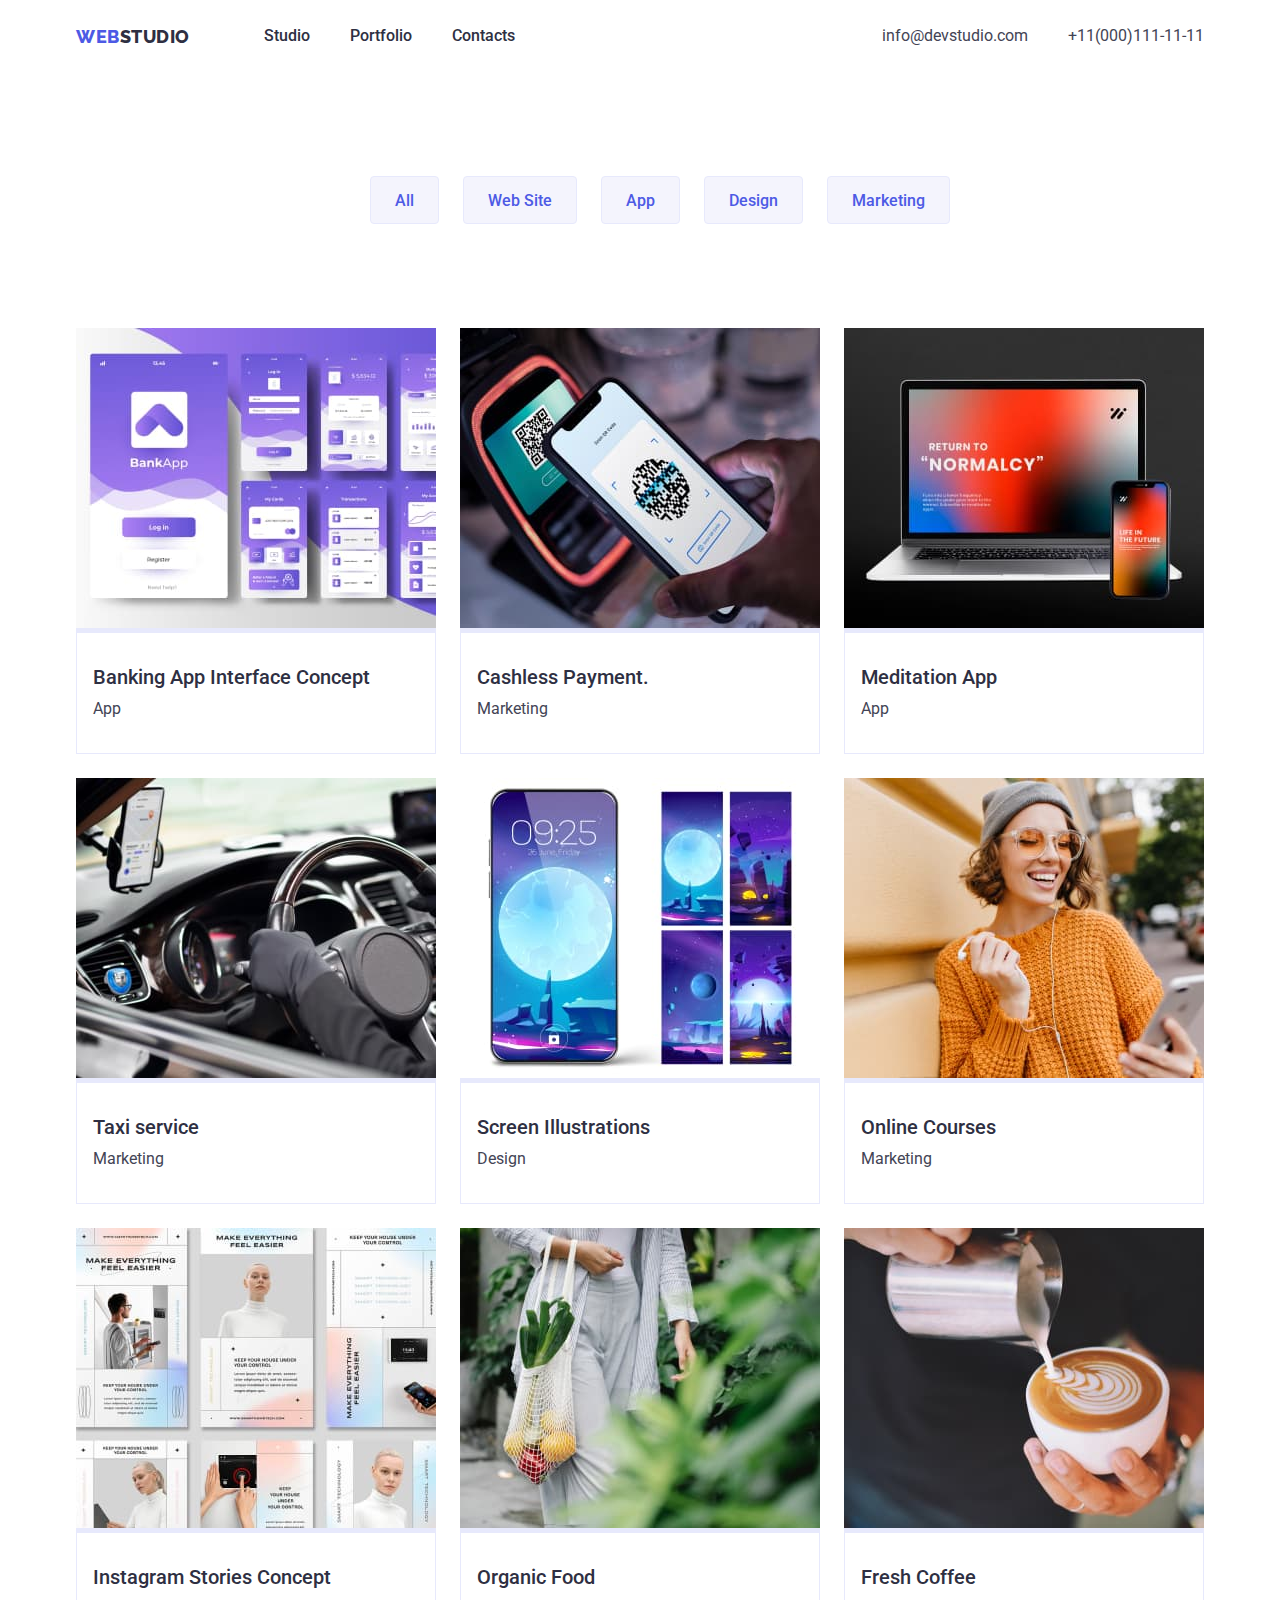
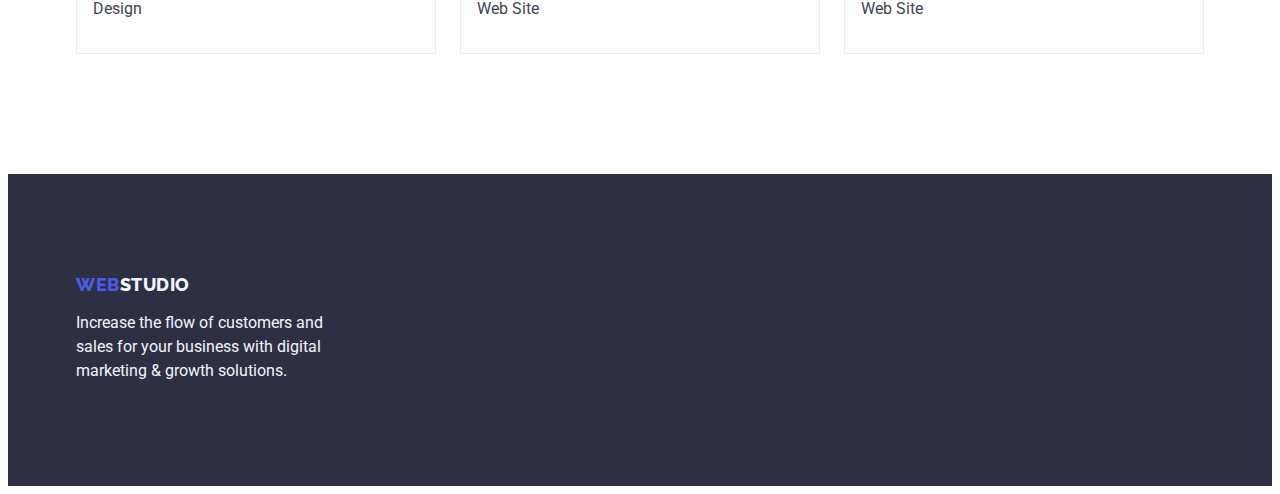
==== commit 4a168e1e: "all containers finished" ====
--- a/portfolio.html
+++ b/portfolio.html
@@ -16,21 +16,23 @@
     <link rel="stylesheet" href="./css/styles.css" />
   </head>
   <body>
-    <header class="page-header container">
-      <nav class="header-nav">
-        <a class="link logo" href="./index.html"><span>web</span>studio</a>
-        <ul class="list menu">
-          <li class="menu-item">
-            <a class="menu-link link" href="./index.html">Studio</a>
-          </li>
-          <li class="menu-item">
-            <a class="menu-link link" href="./portfolio.html">Portfolio</a>
-          </li>
-          <li class="menu-item">
-            <a class="menu-link link" href="">Contacts</a>
-          </li>
-        </ul>
-        <address>
+    <header class="page-header">
+      <div class="container page-header-container">
+        <nav class="header-nav">
+          <a class="link logo" href="./index.html"><span>web</span>studio</a>
+          <ul class="list menu">
+            <li class="menu-item">
+              <a class="menu-link link" href="./index.html">Studio</a>
+            </li>
+            <li class="menu-item">
+              <a class="menu-link link" href="./portfolio.html">Portfolio</a>
+            </li>
+            <li class="menu-item">
+              <a class="menu-link link" href="">Contacts</a>
+            </li>
+          </ul>
+        </nav>
+        <address class="li-address">
           <ul class="list li-address">
             <li>
               <a class="contact link" href="mailto:info@devstudio.com"
@@ -44,129 +46,151 @@
             </li>
           </ul>
         </address>
-      </nav>
+      </div>
     </header>
 
     <main>
       <section>
-        <ul class="list">
-          <li><button class="button" type="button">All</button></li>
-          <li><button class="button" type="button">Web Site</button></li>
-          <li><button class="button" type="button">App</button></li>
-          <li><button class="button" type="button">Design</button></li>
-          <li><button class="button" type="button">Marketing</button></li>
-        </ul>
+        <div class="container portfo-menu">
+          <ul class="portfol-menu">
+            <li><button class="button" type="button">All</button></li>
+            <li><button class="button" type="button">Web Site</button></li>
+            <li><button class="button" type="button">App</button></li>
+            <li><button class="button" type="button">Design</button></li>
+            <li><button class="button" type="button">Marketing</button></li>
+          </ul>
+        </div>
       </section>
 
       <section>
-        <div class="container">
-          <ul class="list">
+        <h1 hidden class="hidden-heder">AAA</h1>
+        <h2 hidden class="hidden-heder">BBB</h2>
+        <div class="container nine-img-bottom">
+          <ul class="list container-nine-img">
             <li class="portoground">
               <a class="link" href="" target="_blank">
                 <img
                   src="./images/hw2/img (1).jpg"
                   alt="Banking app interface content"
-                  width="360"
-                  height="300"
-                />
-                <h3>Banking App Interface Concept</h3>
-                <p class="body-p">App</p>
-              </a>
-            </li>
-            <li>
+                  width="360px"
+                  height="300px"
+                />
+                <div class="headerthree-margin-top">
+                  <h3>Banking App Interface Concept</h3>
+                  <p class="body-p">App</p>
+                </div>
+              </a>
+            </li>
+            <li class="portoground">
               <a class="link" href="" target="_blank">
                 <img
                   src="./images/hw2/img (2).jpg"
                   alt="Cashless Payment. Marketing"
-                  width="360"
-                  height="300"
-                />
-                <h3>Cashless Payment.</h3>
-                <p class="body-p">Marketing</p>
-              </a>
-            </li>
-            <li>
+                  width="360px"
+                  height="300px"
+                />
+                <div class="headerthree-margin-top">
+                  <h3>Cashless Payment.</h3>
+                  <p class="body-p">Marketing</p>
+                </div>
+              </a>
+            </li>
+            <li class="portoground">
               <a class="link" href="" target="_blank">
                 <img
                   src="./images/hw2/img (3).jpg"
                   alt="Meditation App"
-                  width="360"
-                  height="300"
-                />
-                <h3>Meditation App</h3>
-                <p class="body-p">App</p>
-              </a>
-            </li>
-            <li>
+                  width="360px"
+                  height="300px"
+                />
+                <div class="headerthree-margin-top">
+                  <h3>Meditation App</h3>
+                  <p class="body-p">App</p>
+                </div>
+              </a>
+            </li>
+            <li class="portoground">
               <a class="link" href="" target="_blank">
                 <img
                   src="./images/hw2/img (4).jpg"
                   alt="Taxi Service. Marketing."
-                  width="360"
-                  height="300"
-                />
-                <h3>Taxi service</h3>
-                <p class="body-p">Marketing</p>
-              </a>
-            </li>
-            <li>
+                  width="360px"
+                  height="300px"
+                />
+                <div class="headerthree-margin-top">
+                  <h3>Taxi service</h3>
+                  <p class="body-p">Marketing</p>
+                </div>
+              </a>
+            </li>
+            <li class="portoground">
               <a class="link" href="" target="_blank">
                 <img
                   src="./images/hw2/img (5).jpg"
                   alt="Screen Illustrations. Design."
-                  width="360"
-                  height="300"
-                />
-                <h3>Screen Illustrations</h3>
-                <p class="body-p">Design</p>
-              </a>
-            </li>
-            <li>
+                  width="360px"
+                  height="300px"
+                />
+                <div class="headerthree-margin-top">
+                  <h3>Screen Illustrations</h3>
+                  <p class="body-p">Design</p>
+                </div>
+              </a>
+            </li>
+            <li class="portoground">
               <a class="link" href="" target="_blank">
                 <img
                   src="./images/hw2/img (6).jpg"
                   alt="Online Courses. Marketing."
-                  width="360"
-                  height="300"
-                />
-                <h3>Online Courses</h3>
-                <p class="body-p">Marketing</p>
-              </a>
-            </li>
-            <li>
+                  width="360px"
+                  height="300px"
+                />
+                <div class="headerthree-margin-top">
+                  <h3>Online Courses</h3>
+                  <p class="body-p">Marketing</p>
+                </div>
+              </a>
+            </li>
+            <li class="portoground">
               <a class="link" href="" target="_blank">
                 <img
                   src="./images/hw2/img (7).jpg"
                   alt="Instagram Stories Concept. Design."
-                  width="360"
-                  height="300"
-                />
-                <h3>Instagram Stories Concept</h3>
-                <p class="body-p">Design</p>
-              </a>
-            </li>
-            <li>
+                  width="360px"
+                  height="300px"
+                />
+                <div class="headerthree-margin-top">
+                  <h3>Instagram Stories Concept</h3>
+                  <p class="body-p">Design</p>
+                </div>
+              </a>
+            </li>
+            <li class="portoground">
               <a class="link" href="" target="_blank">
                 <img
                   src="./images/hw2/img (8).jpg"
                   alt="Organic Food. Web Site."
-                  width="360"
-                  height="300"
-                />
-                <h3>Organic Food</h3>
-                <p class="body-p">Web Site</p>
-              </a>
-            </li>
-            <li>
+                  width="360px"
+                  height="300px"
+                />
+                <div class="headerthree-margin-top">
+                  <h3>Organic Food</h3>
+                  <p class="body-p">Web Site</p>
+                </div>
+              </a>
+            </li>
+            <li class="portoground">
               <a class="link" href="" target="_blank">
                 <img
                   src="./images/hw2/img (9).jpg"
                   alt="Fresh Coffee. Web Site."
-                  width="360"
-                  height="300"
-                />
-                <h3>Fresh Coffee</h3>
-                <p class="body-p">Web Site</p>
+                  width="360px"
+                  height="300px"
+                />
+                <div class="headerthree-margin-top">
+                  <h3>Fresh Coffee</h3>
+                  <p class="body-p">Web Site</p>
+                </div>
               </a>
             </li>
           </ul>
@@ -175,11 +199,14 @@
     </main>
 
     <footer>
-      <a class="link footer-logo" href="./index.html"><span>web</span>studio</a>
-      <p class="footer-p">
-        Increase the flow of customers and sales for your business with digital
-        marketing & growth solutions.
-      </p>
+      <div class="container footer-container">
+        <a class="link footer-logo" href="./index.html"
+          ><span>web</span>studio</a>
+        <p class="footer-p">
+          Increase the flow of customers and sales for your business with
+          digital marketing & growth solutions.
+        </p>
+      </div>
     </footer>
   </body>
 </html>
--- a/css/styles.css
+++ b/css/styles.css
@@ -18,7 +18,7 @@
   font-family: Raleway, ExtraBold;
   font-weight: 800;
   font-size: 18px;
-  letter-spacing: 3%;
+  letter-spacing: 0.54px;
   line-height: 21px;
   text-transform: uppercase;
   color: #2e2f42;
@@ -54,8 +54,7 @@
 }
 
 .first-container {
-  width: 1440px;
-  height: 600px;
+  width: 100%;
   margin-left: 0;
   margin-right: 0;
   display: flex;
@@ -135,8 +134,7 @@
   letter-spacing: 2%;
   color: #ffffff;
   width: 496px;
-  display: block;
-}
+  }
 
 .modal-open-buttom {
   font-family: Roboto, Medium;
@@ -171,12 +169,13 @@
 .section-zero {
   background-color: #ffffff;
   margin-top: 146px;
-  margin-bottom: 120px;
+  /*margin-bottom: 120px;*/
 }
 
 .list-we-doing {
   gap: 24px;
   padding-left: 0;
+  margin: 0%;
 }
 
 .section-two {
@@ -217,6 +216,11 @@
   background-color: #ffffff;
   width: 264px;
   text-align: center;
+  border-radius: 0px 0px 4px 4px;
+  /*background: var(--white, #FFF);*/
+  box-shadow: 0px 2px 1px 0px rgba(46, 47, 66, 0.08),
+    0px 1px 1px 0px rgba(46, 47, 66, 0.16),
+    0px 1px 6px 0px rgba(46, 47, 66, 0.08);
 }
 
 .team-member-p {
@@ -235,7 +239,7 @@
 footer {
   background-color: #2e2f42;
   height: 312px;
-  width: 1440px;
+  width: 100%;
 }
 
 .footer-container {
@@ -261,7 +265,7 @@
   font-family: Raleway, ExtraBold;
   font-weight: 800;
   font-size: 18px;
-  letter-spacing: 3%;
+  letter-spacing: 0.54px;
   line-height: 21px;
   text-transform: uppercase;
   color: #f4f4fd;
@@ -277,8 +281,11 @@
   color: #4d5ae5;
   height: 48px;
   width: auto;
-  background-color: #e7e9fc;
+  background-color: #f4f4fd;
   border-radius: 4px;
+  padding: 12px 24px;
+  box-sizing: border-box;
+  border: 1px solid #e7e9fc;
 }
 
 .button:hover,
@@ -288,10 +295,64 @@
 }
 
 .portoground {
+  background-color: #e7e9fc;
+}
+
+.section-zero-dva {
+  align-items: center;
+  margin-bottom: 120px;
+}
+/*portfolio-contaners*/
+
+.portfo-menu {
+  display: flex;
+  align-items: center;
+  list-style: none;
+  justify-content: space-between;
+  padding-top: 96px;
+  padding-bottom: 72px;
+  margin-top: 0%;
+  column-gap: 24px;
+  margin-left: auto;
+  margin-right: auto;
+  /* width: calc((100% - 24px) / 4);*/
+}
+.portfol-menu {
+  display: flex;
+  align-items: center;
+  list-style: none;
+  justify-content: space-between;
+  column-gap: 24px;
+  margin-left: auto;
+  margin-right: auto;
+}
+
+.container-nine-img {
+  display: flex;
+  flex-wrap: wrap;
+  gap: 24px;
+  padding-left: 0;
+  margin-bottom: 24px;
+}
+.headerthree-margin-top {
+  padding-top: 32px;
+  padding-bottom: 32px;
+  padding-left: 16px;
   background-color: #ffffff;
-}
-
-.section-zero-dva-container {
-  display: flex;
-  align-items: center;
-}
+  border: 1px solid var(--cornflower, #e7e9fc);
+}
+
+.hidden-heder {
+  padding: 0%;
+  visibility: hidden;
+  opacity: 0;
+}
+
+.team-member-text-paddings {
+  padding-top: 32px;
+  padding-bottom: 32px;
+  padding-left: 16px;
+}
+.nine-img-bottom {
+  margin-bottom: 120px;
+}